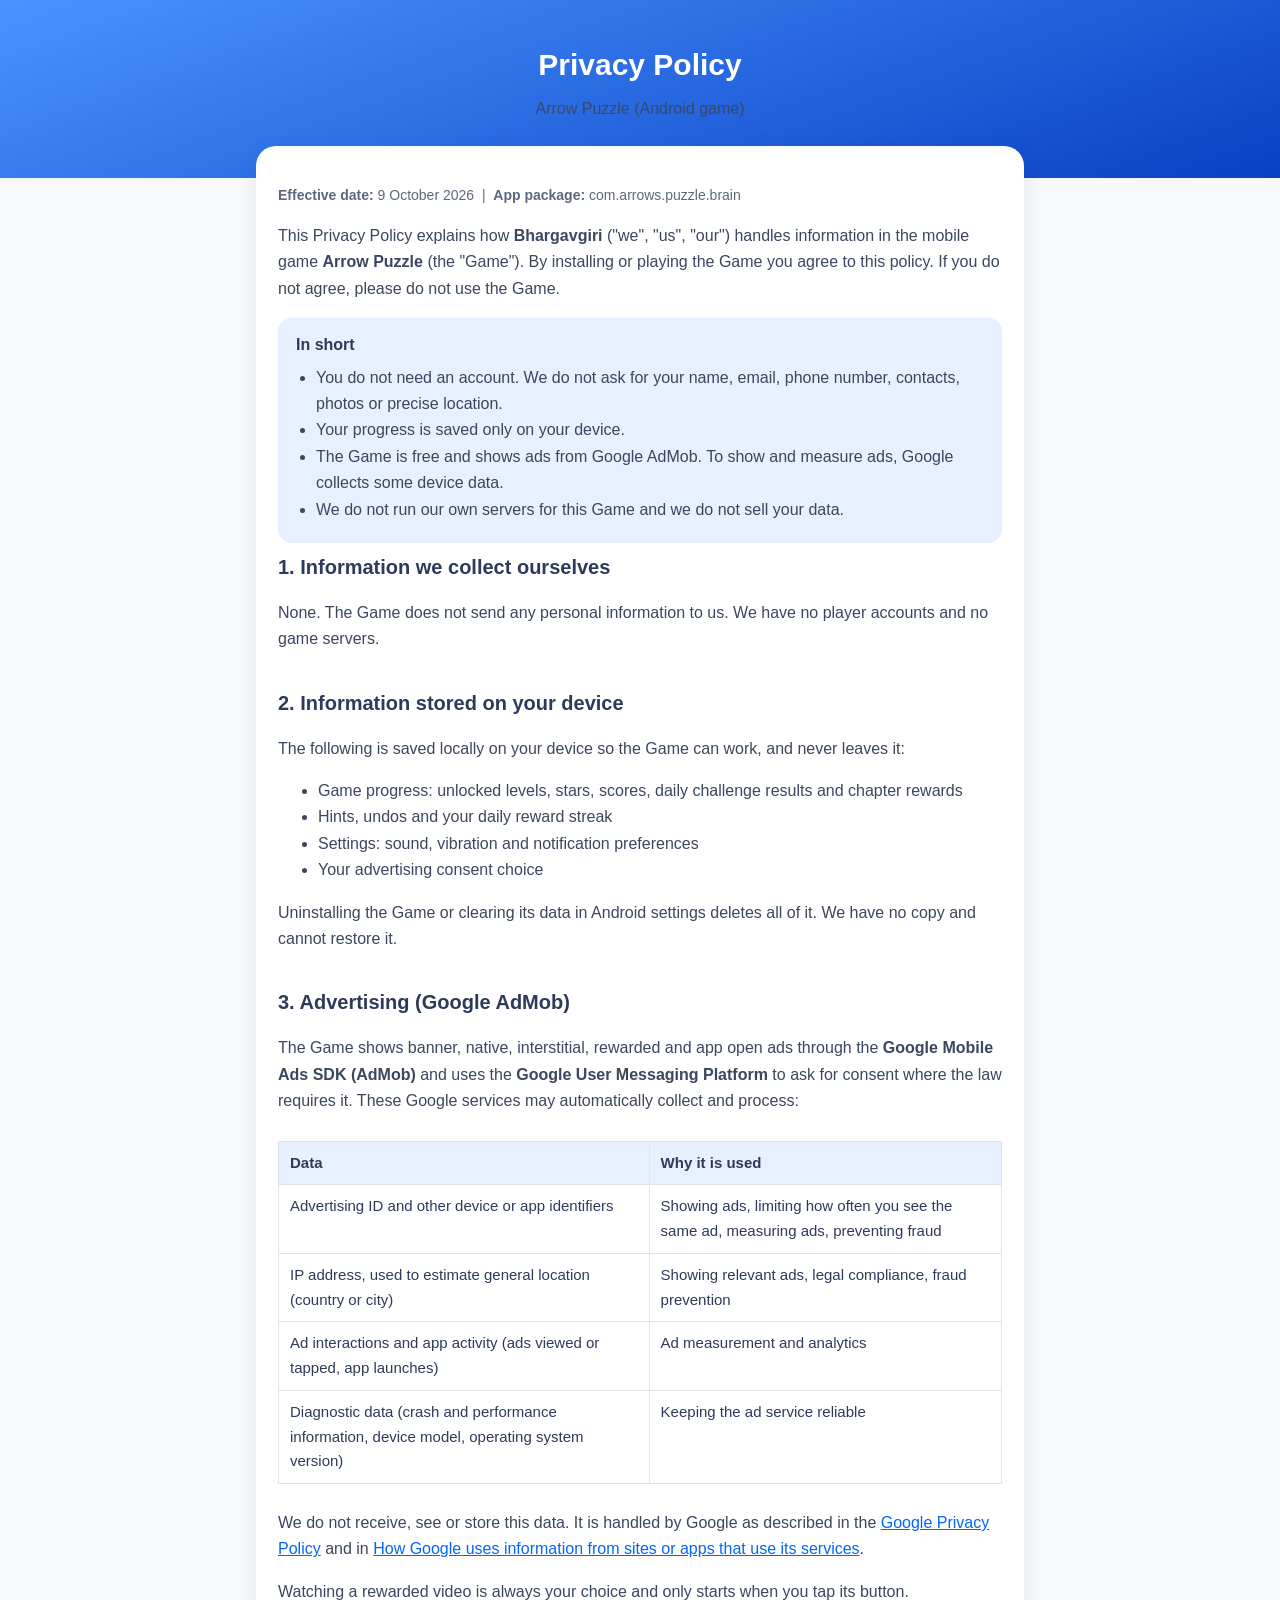
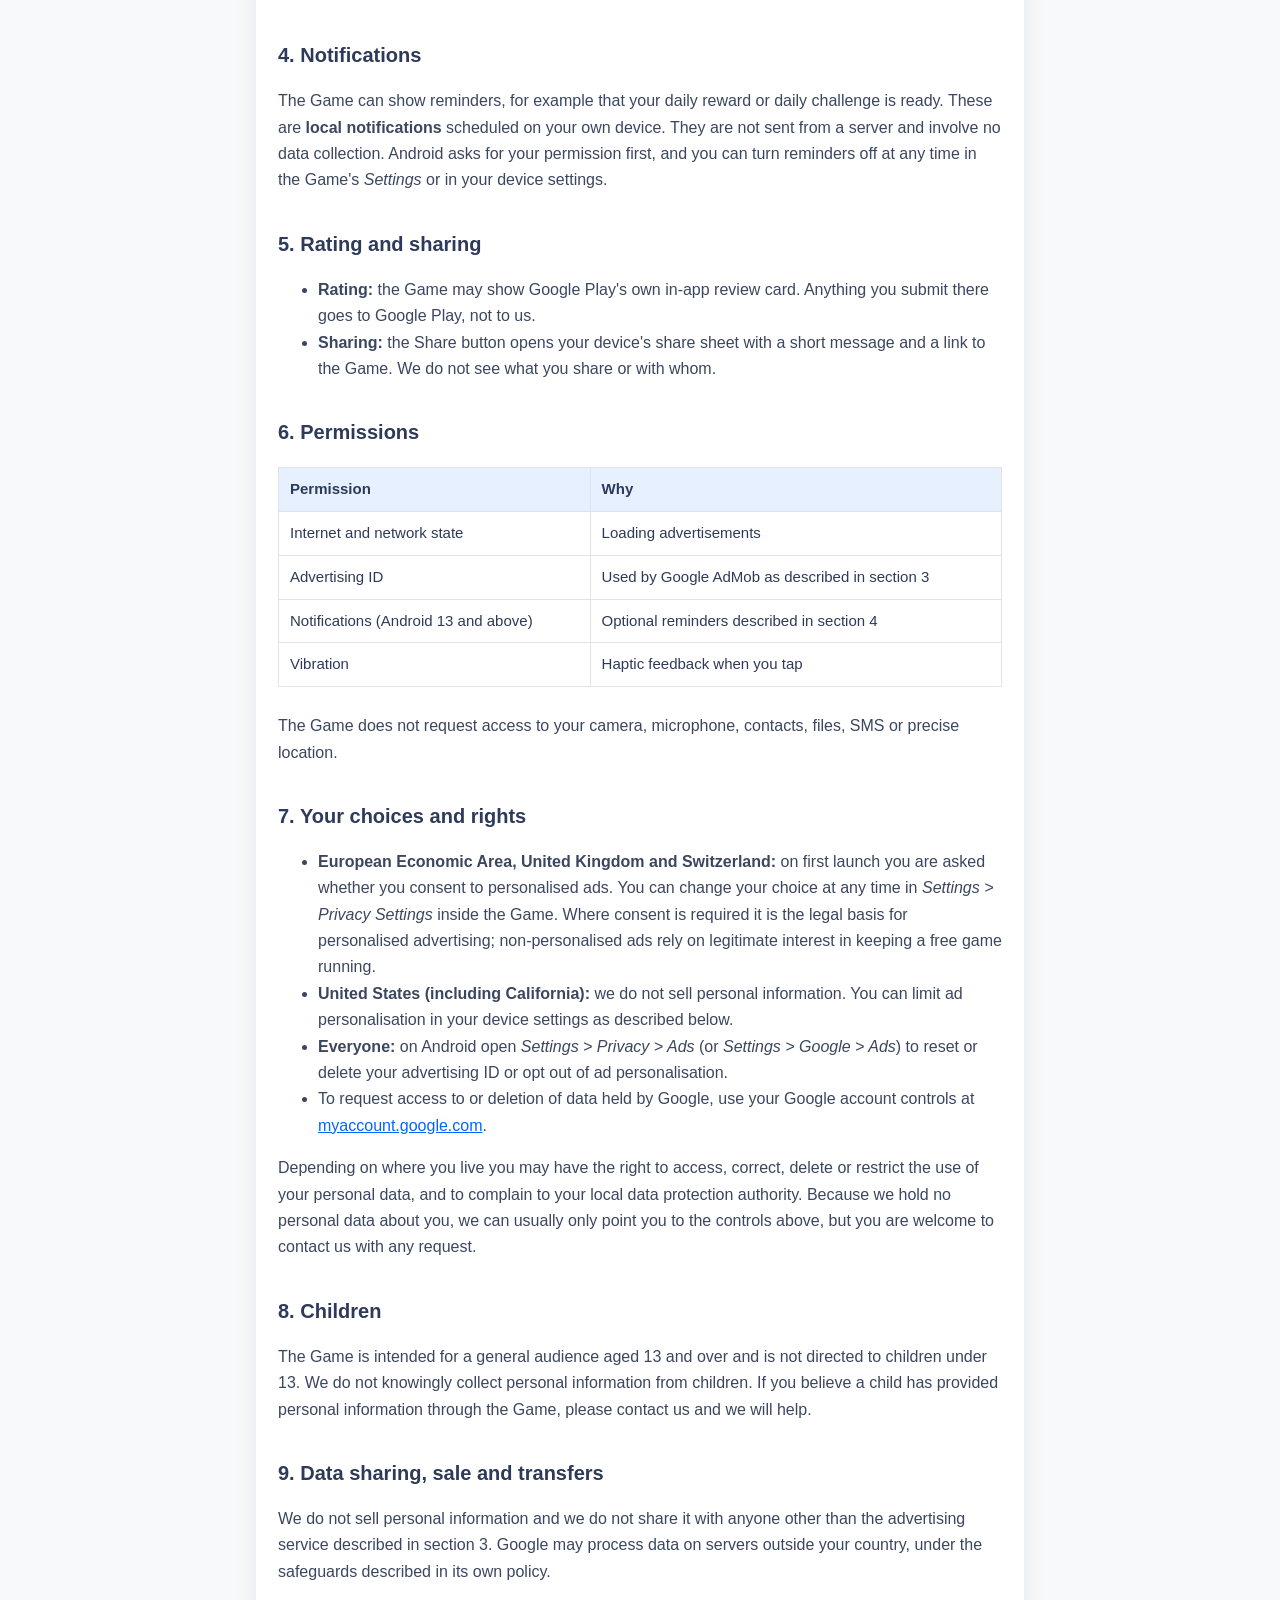
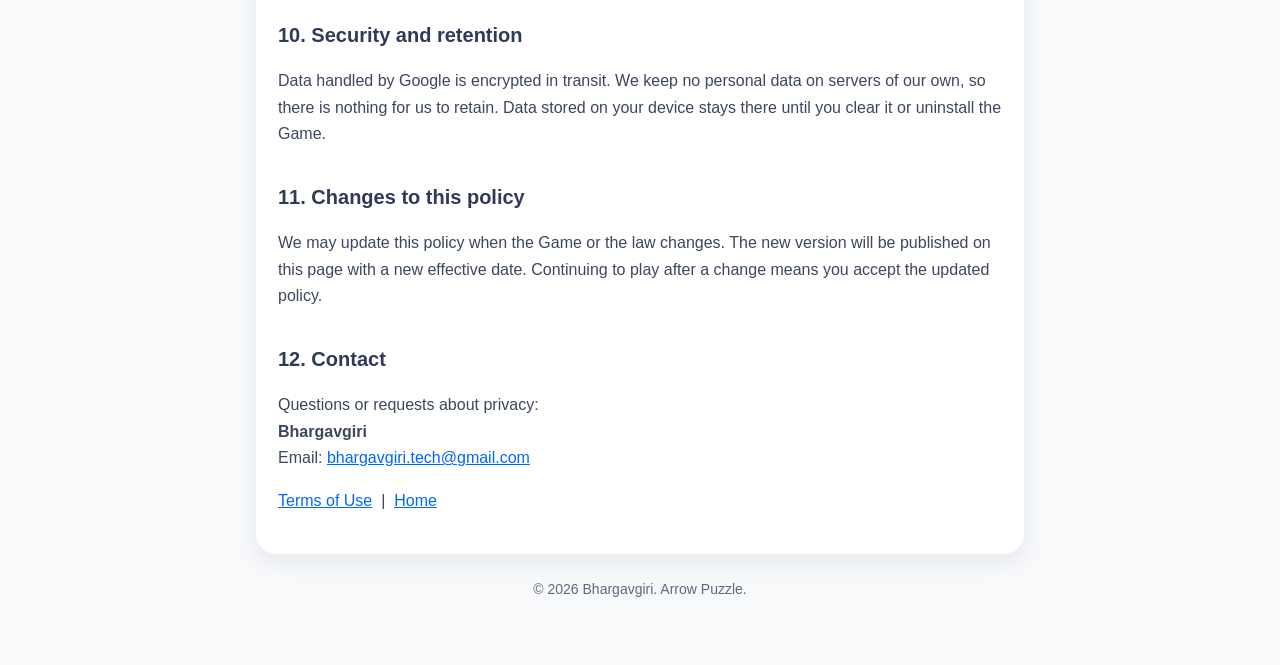
==== privacy-policy.html @ 563a59a1 "Add Arrow Puzzle website: privacy policy, terms of use, app-ads.txt Co-Authored-By: Claude Opus 5.5 " ====
<!DOCTYPE html>
<html lang="en">
<head>
<meta charset="utf-8">
<meta name="viewport" content="width=device-width, initial-scale=1">
<meta name="description" content="Privacy Policy for the Arrow Puzzle mobile game.">
<title>Privacy Policy - Arrow Puzzle</title>
<style>
  :root { --blue: #0066ff; --navy: #2e3a59; --muted: #5d6880; --bg: #f7f9fb; --card: #ffffff; --line: #dfe4eb; --soft: #e6f0ff; }
  * { box-sizing: border-box; }
  body { margin: 0; font-family: -apple-system, "Segoe UI", Roboto, Helvetica, Arial, sans-serif; line-height: 1.65; color: var(--navy); background: var(--bg); }
  header { background: linear-gradient(160deg, #4a93ff, #0841c4); color: #fff; padding: 40px 16px 56px; text-align: center; }
  header h1 { margin: 0 0 6px; font-size: 30px; }
  header p { margin: 0; opacity: .9; }
  main { max-width: 800px; margin: -32px auto 0; padding: 0 16px 64px; }
  .card { background: var(--card); border-radius: 20px; padding: 24px 22px; box-shadow: 0 8px 24px rgba(27, 36, 56, .08); }
  h2 { font-size: 20px; margin: 34px 0 8px; color: var(--navy); }
  h2:first-of-type { margin-top: 8px; }
  p, li { color: #3b465f; }
  a { color: var(--blue); }
  .summary { background: var(--soft); border-radius: 14px; padding: 14px 18px; margin: 14px 0 6px; }
  .summary ul { margin: 6px 0; padding-left: 20px; }
  .table-wrap { overflow-x: auto; }
  table { border-collapse: collapse; width: 100%; margin: 10px 0; font-size: 15px; }
  th, td { border: 1px solid var(--line); padding: 9px 11px; text-align: left; vertical-align: top; }
  th { background: var(--soft); }
  .meta { color: var(--muted); font-size: 14px; }
  footer { text-align: center; color: var(--muted); font-size: 14px; margin-top: 24px; }
</style>
</head>
<body>
<header>
  <h1>Privacy Policy</h1>
  <p>Arrow Puzzle (Android game)</p>
</header>
<main>
<div class="card">

<p class="meta"><strong>Effective date:</strong> 9 October 2026 &nbsp;|&nbsp; <strong>App package:</strong> com.arrows.puzzle.brain</p>

<p>This Privacy Policy explains how <strong>Bhargavgiri</strong> ("we", "us", "our") handles information in the mobile game <strong>Arrow Puzzle</strong> (the "Game"). By installing or playing the Game you agree to this policy. If you do not agree, please do not use the Game.</p>

<div class="summary">
  <strong>In short</strong>
  <ul>
    <li>You do not need an account. We do not ask for your name, email, phone number, contacts, photos or precise location.</li>
    <li>Your progress is saved only on your device.</li>
    <li>The Game is free and shows ads from Google AdMob. To show and measure ads, Google collects some device data.</li>
    <li>We do not run our own servers for this Game and we do not sell your data.</li>
  </ul>
</div>

<h2>1. Information we collect ourselves</h2>
<p>None. The Game does not send any personal information to us. We have no player accounts and no game servers.</p>

<h2>2. Information stored on your device</h2>
<p>The following is saved locally on your device so the Game can work, and never leaves it:</p>
<ul>
  <li>Game progress: unlocked levels, stars, scores, daily challenge results and chapter rewards</li>
  <li>Hints, undos and your daily reward streak</li>
  <li>Settings: sound, vibration and notification preferences</li>
  <li>Your advertising consent choice</li>
</ul>
<p>Uninstalling the Game or clearing its data in Android settings deletes all of it. We have no copy and cannot restore it.</p>

<h2>3. Advertising (Google AdMob)</h2>
<p>The Game shows banner, native, interstitial, rewarded and app open ads through the <strong>Google Mobile Ads SDK (AdMob)</strong> and uses the <strong>Google User Messaging Platform</strong> to ask for consent where the law requires it. These Google services may automatically collect and process:</p>
<div class="table-wrap">
<table>
  <tr><th>Data</th><th>Why it is used</th></tr>
  <tr><td>Advertising ID and other device or app identifiers</td><td>Showing ads, limiting how often you see the same ad, measuring ads, preventing fraud</td></tr>
  <tr><td>IP address, used to estimate general location (country or city)</td><td>Showing relevant ads, legal compliance, fraud prevention</td></tr>
  <tr><td>Ad interactions and app activity (ads viewed or tapped, app launches)</td><td>Ad measurement and analytics</td></tr>
  <tr><td>Diagnostic data (crash and performance information, device model, operating system version)</td><td>Keeping the ad service reliable</td></tr>
</table>
</div>
<p>We do not receive, see or store this data. It is handled by Google as described in the
<a href="https://policies.google.com/privacy">Google Privacy Policy</a> and in
<a href="https://policies.google.com/technologies/partner-sites">How Google uses information from sites or apps that use its services</a>.</p>
<p>Watching a rewarded video is always your choice and only starts when you tap its button.</p>

<h2>4. Notifications</h2>
<p>The Game can show reminders, for example that your daily reward or daily challenge is ready. These are <strong>local notifications</strong> scheduled on your own device. They are not sent from a server and involve no data collection. Android asks for your permission first, and you can turn reminders off at any time in the Game's <em>Settings</em> or in your device settings.</p>

<h2>5. Rating and sharing</h2>
<ul>
  <li><strong>Rating:</strong> the Game may show Google Play's own in-app review card. Anything you submit there goes to Google Play, not to us.</li>
  <li><strong>Sharing:</strong> the Share button opens your device's share sheet with a short message and a link to the Game. We do not see what you share or with whom.</li>
</ul>

<h2>6. Permissions</h2>
<div class="table-wrap">
<table>
  <tr><th>Permission</th><th>Why</th></tr>
  <tr><td>Internet and network state</td><td>Loading advertisements</td></tr>
  <tr><td>Advertising ID</td><td>Used by Google AdMob as described in section 3</td></tr>
  <tr><td>Notifications (Android 13 and above)</td><td>Optional reminders described in section 4</td></tr>
  <tr><td>Vibration</td><td>Haptic feedback when you tap</td></tr>
</table>
</div>
<p>The Game does not request access to your camera, microphone, contacts, files, SMS or precise location.</p>

<h2>7. Your choices and rights</h2>
<ul>
  <li><strong>European Economic Area, United Kingdom and Switzerland:</strong> on first launch you are asked whether you consent to personalised ads. You can change your choice at any time in <em>Settings &gt; Privacy Settings</em> inside the Game. Where consent is required it is the legal basis for personalised advertising; non-personalised ads rely on legitimate interest in keeping a free game running.</li>
  <li><strong>United States (including California):</strong> we do not sell personal information. You can limit ad personalisation in your device settings as described below.</li>
  <li><strong>Everyone:</strong> on Android open <em>Settings &gt; Privacy &gt; Ads</em> (or <em>Settings &gt; Google &gt; Ads</em>) to reset or delete your advertising ID or opt out of ad personalisation.</li>
  <li>To request access to or deletion of data held by Google, use your Google account controls at <a href="https://myaccount.google.com/">myaccount.google.com</a>.</li>
</ul>
<p>Depending on where you live you may have the right to access, correct, delete or restrict the use of your personal data, and to complain to your local data protection authority. Because we hold no personal data about you, we can usually only point you to the controls above, but you are welcome to contact us with any request.</p>

<h2>8. Children</h2>
<p>The Game is intended for a general audience aged 13 and over and is not directed to children under 13. We do not knowingly collect personal information from children. If you believe a child has provided personal information through the Game, please contact us and we will help.</p>

<h2>9. Data sharing, sale and transfers</h2>
<p>We do not sell personal information and we do not share it with anyone other than the advertising service described in section 3. Google may process data on servers outside your country, under the safeguards described in its own policy.</p>

<h2>10. Security and retention</h2>
<p>Data handled by Google is encrypted in transit. We keep no personal data on servers of our own, so there is nothing for us to retain. Data stored on your device stays there until you clear it or uninstall the Game.</p>

<h2>11. Changes to this policy</h2>
<p>We may update this policy when the Game or the law changes. The new version will be published on this page with a new effective date. Continuing to play after a change means you accept the updated policy.</p>

<h2>12. Contact</h2>
<p>Questions or requests about privacy:<br>
<strong>Bhargavgiri</strong><br>
Email: <a href="mailto:bhargavgiri.tech@gmail.com">bhargavgiri.tech@gmail.com</a></p>

<p><a href="terms.html">Terms of Use</a> &nbsp;|&nbsp; <a href="index.html">Home</a></p>
</div>
<footer>&copy; 2026 Bhargavgiri. Arrow Puzzle.</footer>
</main>
</body>
</html>
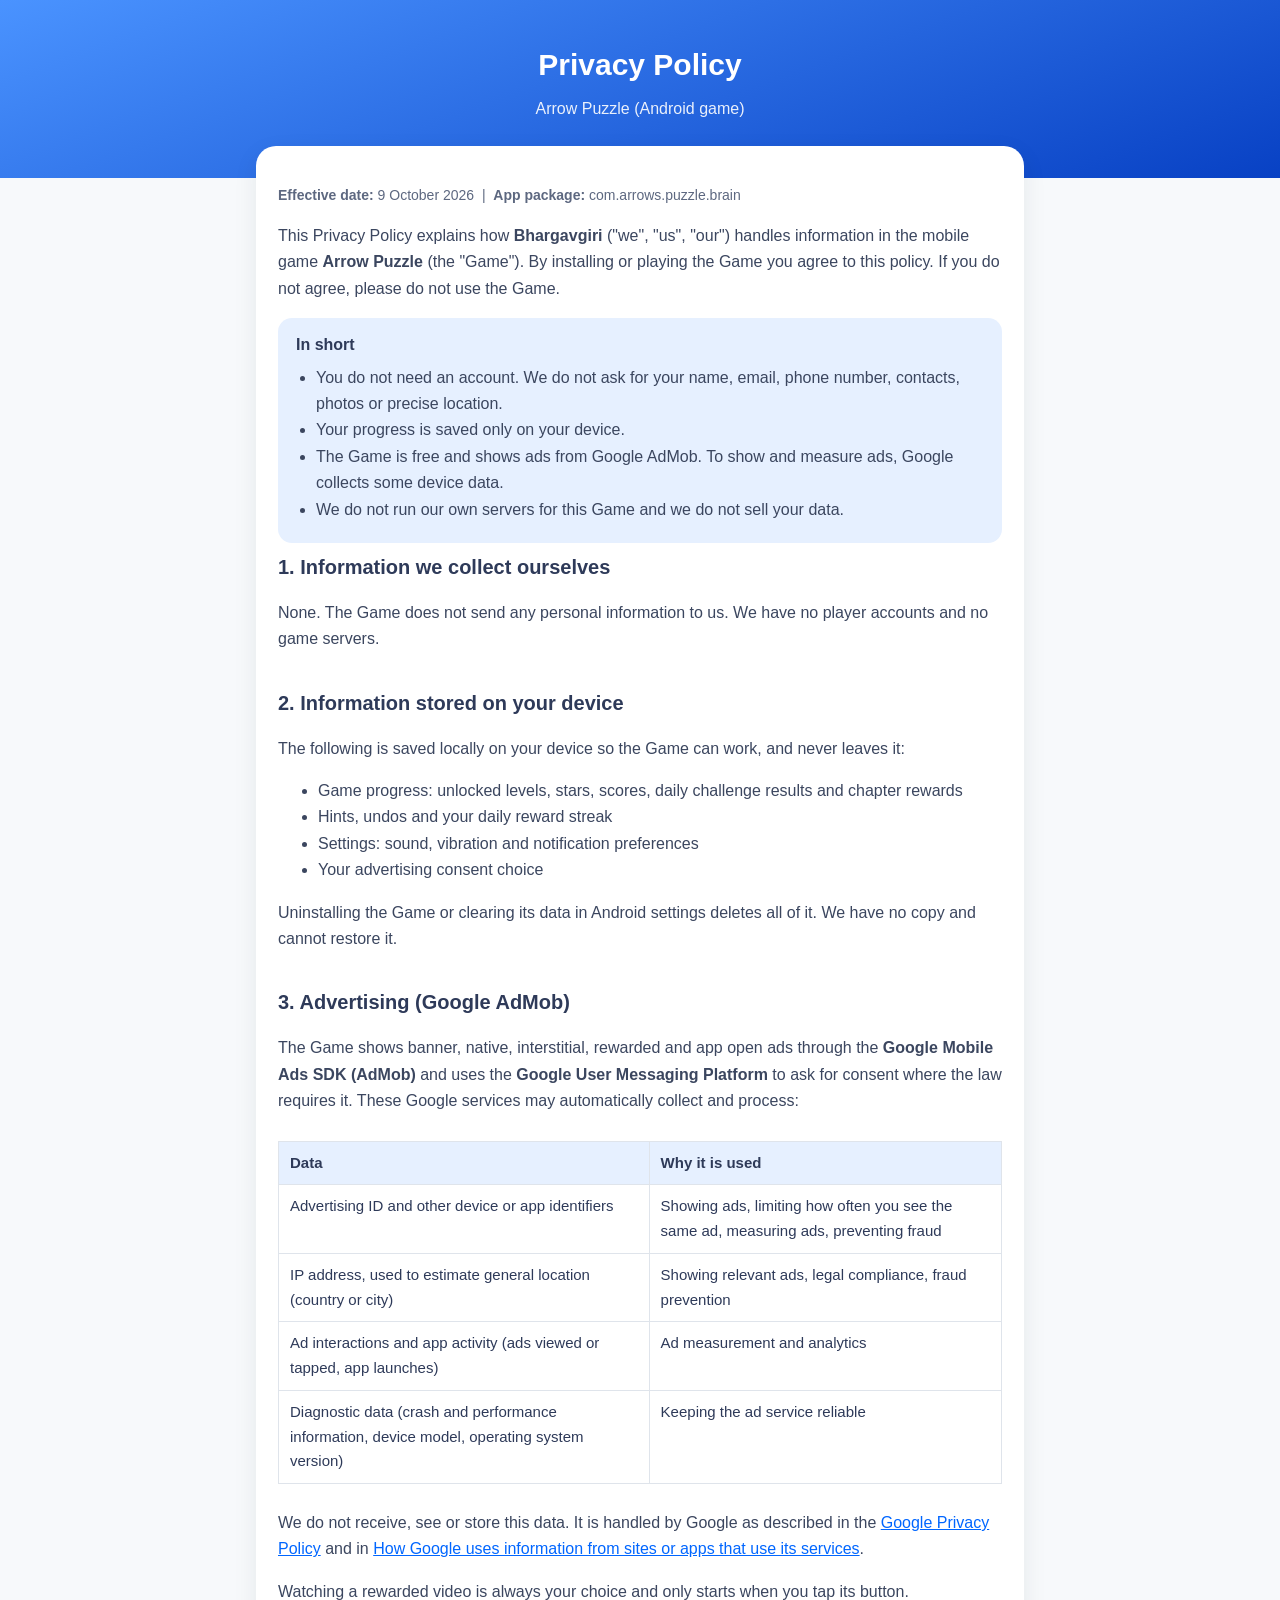
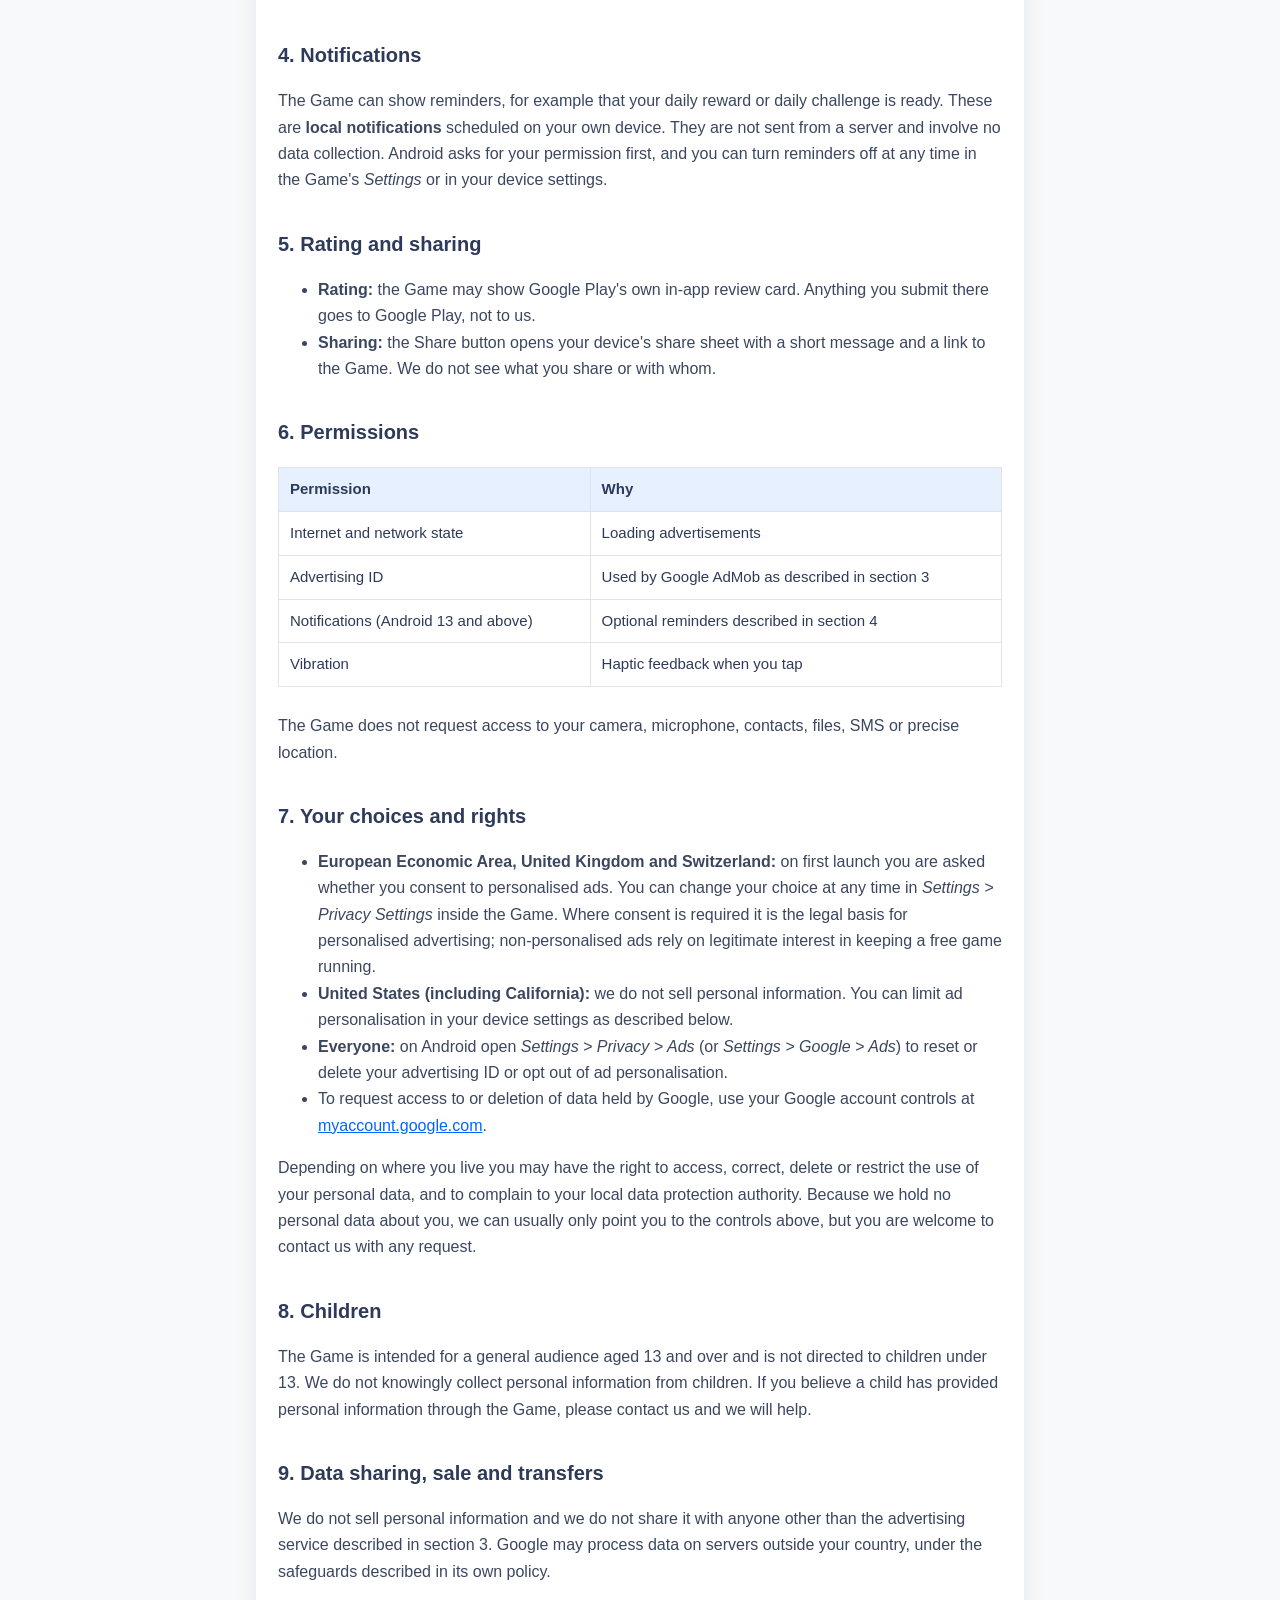
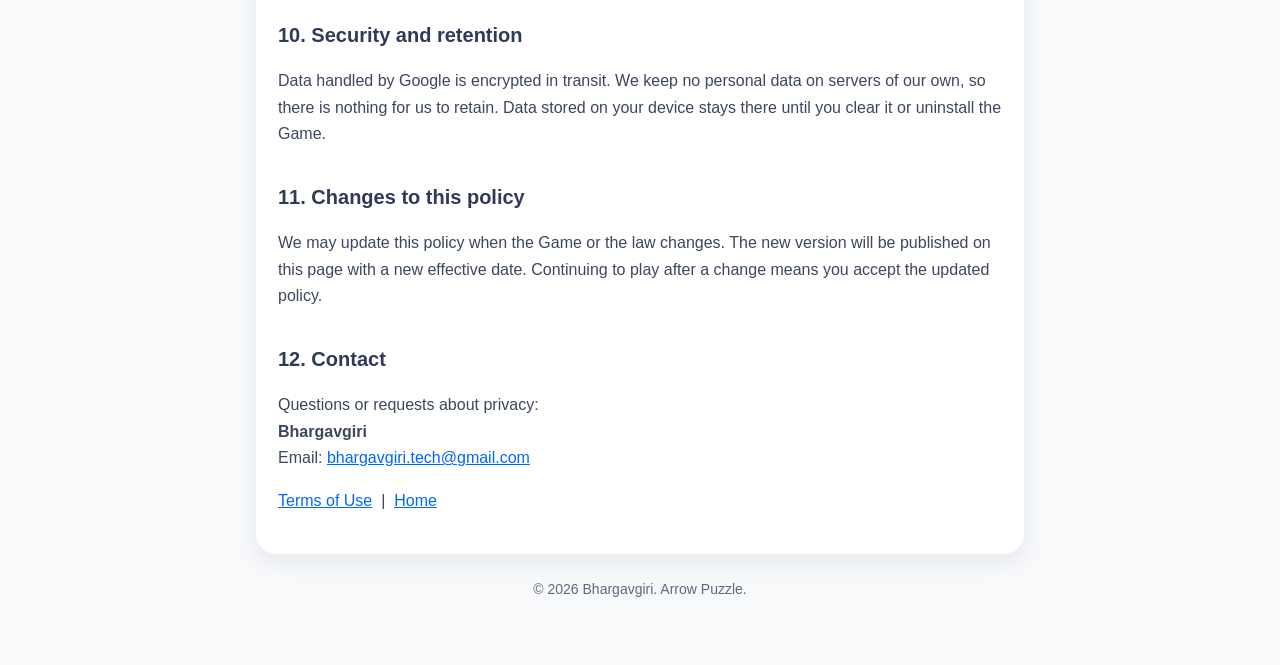
==== commit 552811ab: "Make the privacy policy header subtitle readable Co-Authored-By: Claude Opus 5.5 <noreply@anthropic." ====
--- a/privacy-policy.html
+++ b/privacy-policy.html
@@ -11,7 +11,7 @@
   body { margin: 0; font-family: -apple-system, "Segoe UI", Roboto, Helvetica, Arial, sans-serif; line-height: 1.65; color: var(--navy); background: var(--bg); }
   header { background: linear-gradient(160deg, #4a93ff, #0841c4); color: #fff; padding: 40px 16px 56px; text-align: center; }
   header h1 { margin: 0 0 6px; font-size: 30px; }
-  header p { margin: 0; opacity: .9; }
+  header p { margin: 0; color: #fff; opacity: .9; }
   main { max-width: 800px; margin: -32px auto 0; padding: 0 16px 64px; }
   .card { background: var(--card); border-radius: 20px; padding: 24px 22px; box-shadow: 0 8px 24px rgba(27, 36, 56, .08); }
   h2 { font-size: 20px; margin: 34px 0 8px; color: var(--navy); }
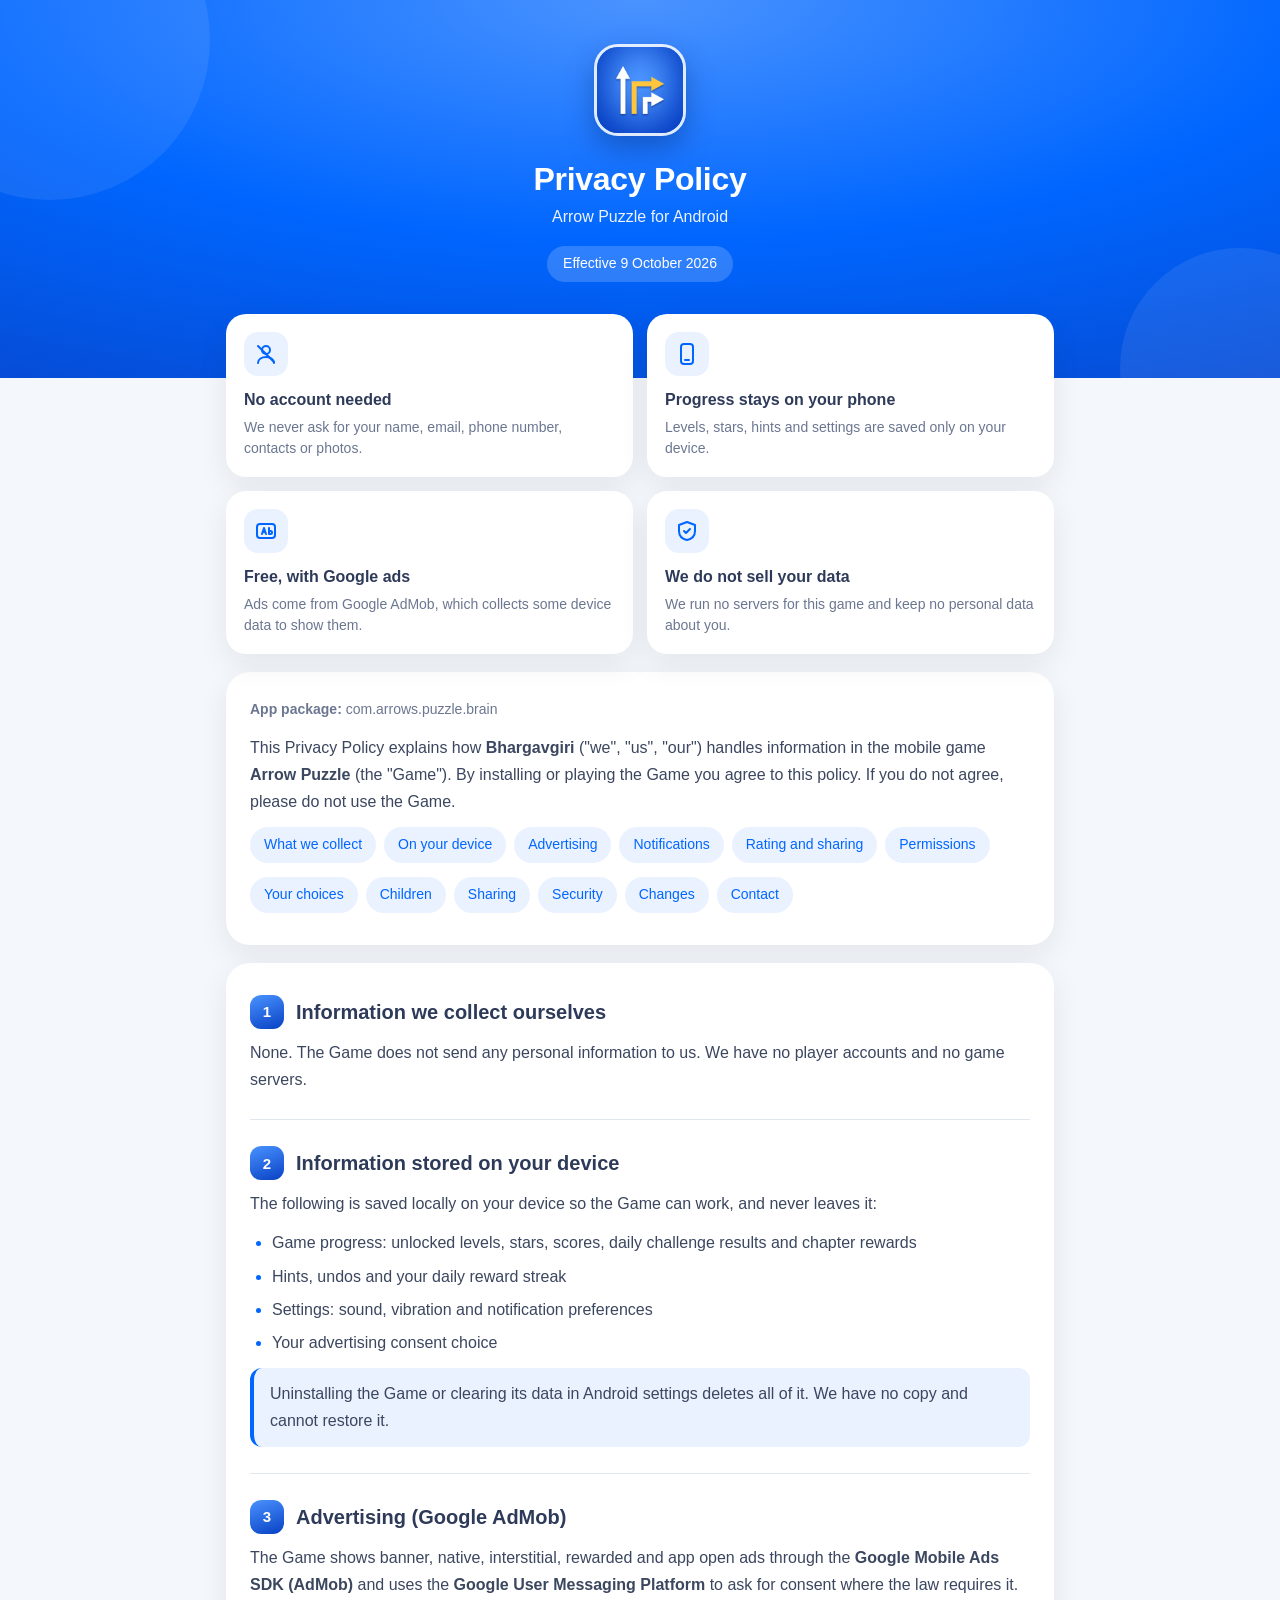
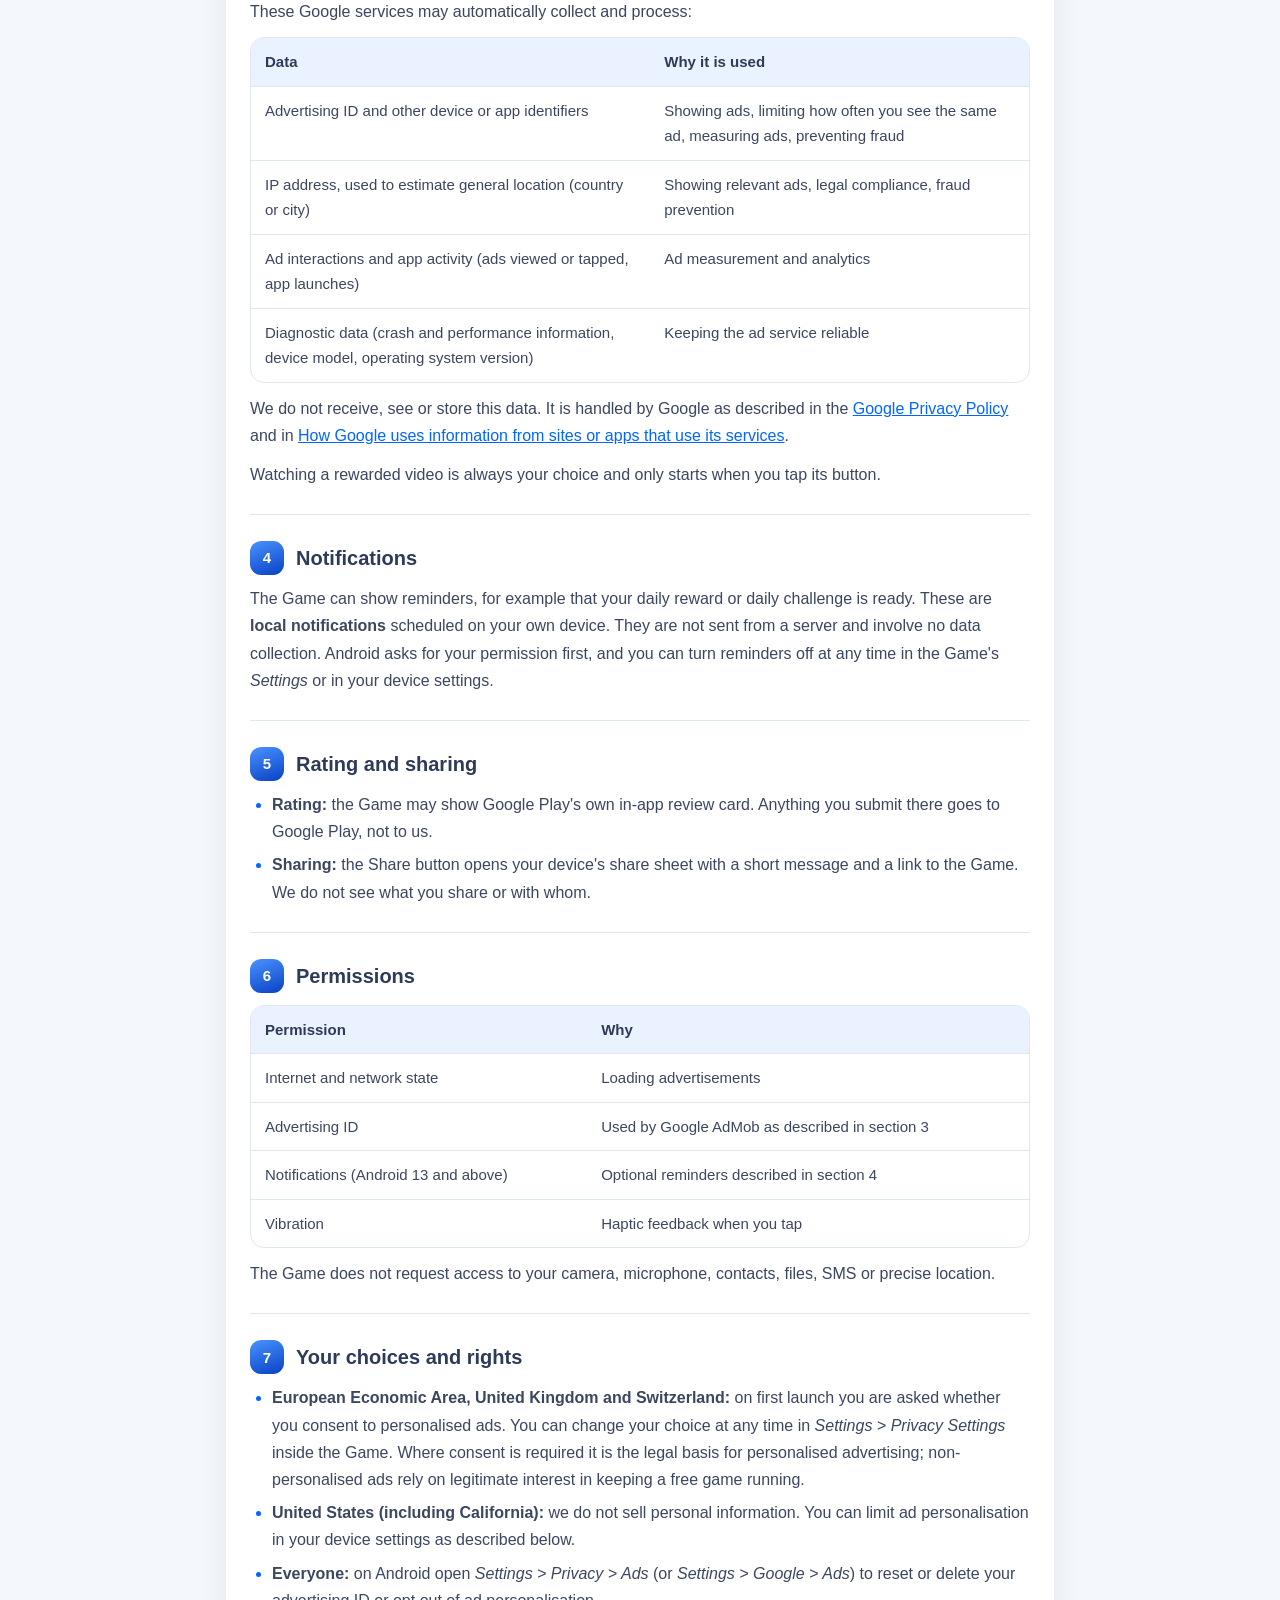
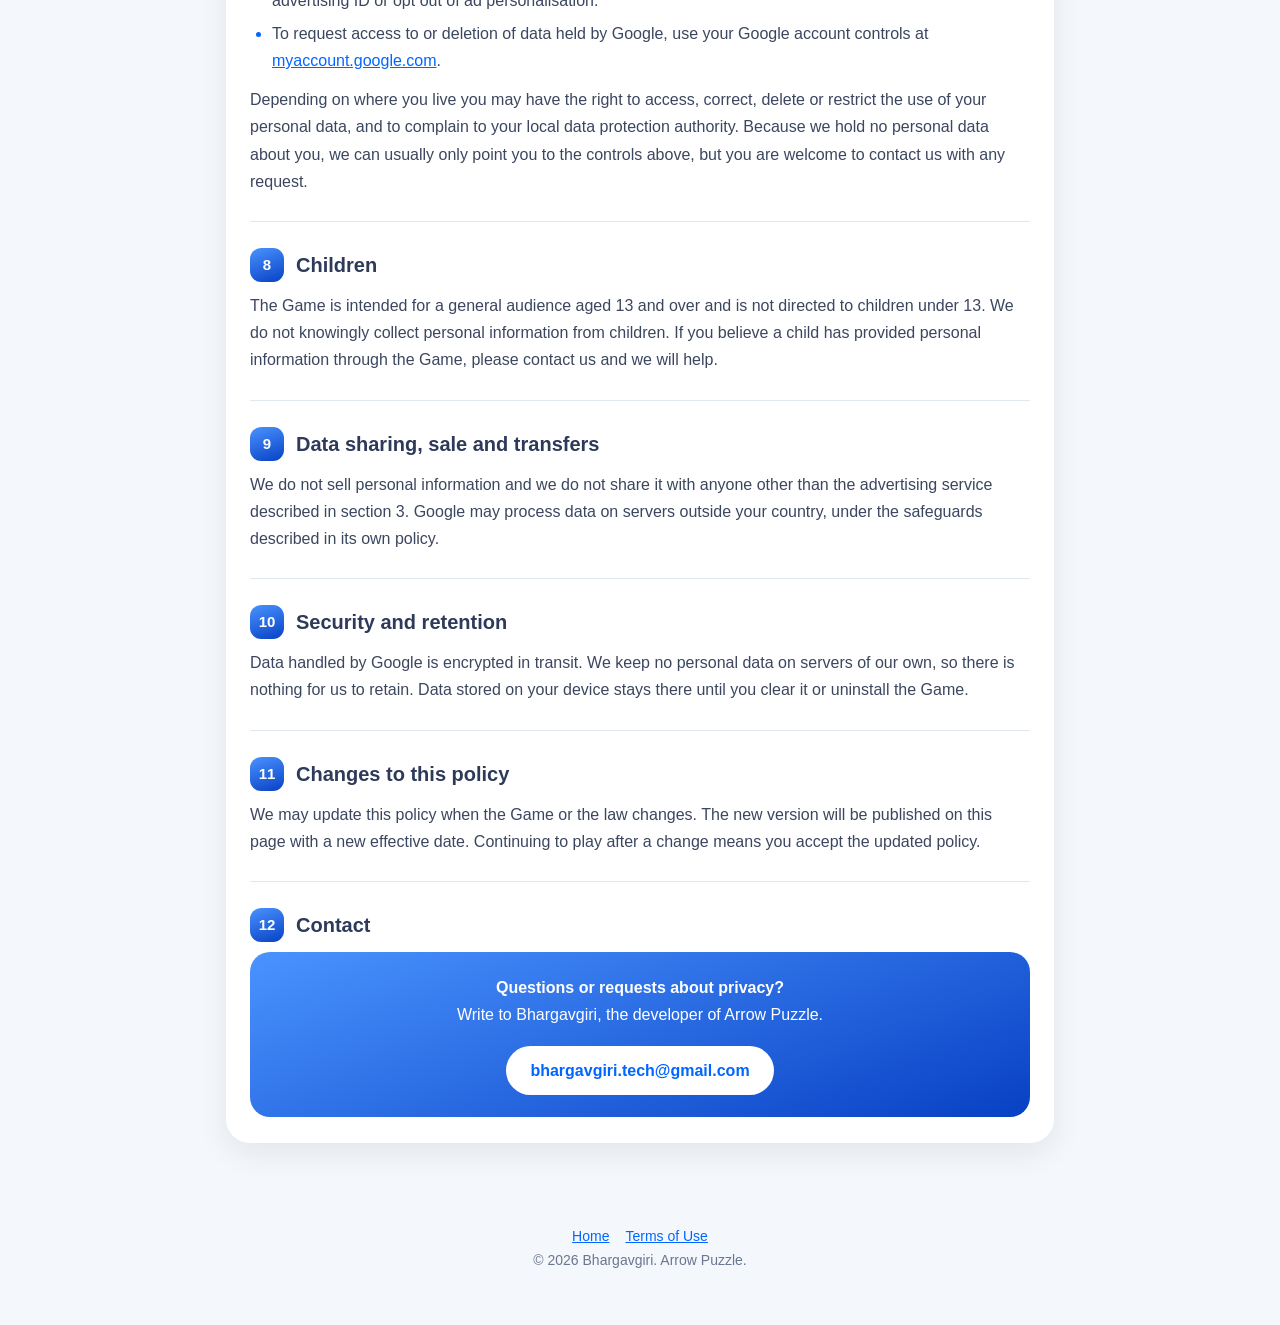
==== commit 2e5b22bc: "Redesign the site: shared styles, highlight cards, section badges, icon Co-Authored-By: Claude Opus " ====
--- a/privacy-policy.html
+++ b/privacy-policy.html
@@ -3,132 +3,175 @@
 <head>
 <meta charset="utf-8">
 <meta name="viewport" content="width=device-width, initial-scale=1">
-<meta name="description" content="Privacy Policy for the Arrow Puzzle mobile game.">
+<meta name="description" content="Privacy Policy for the Arrow Puzzle mobile game: no account, progress stays on your device, ads by Google AdMob.">
+<meta name="theme-color" content="#0066ff">
 <title>Privacy Policy - Arrow Puzzle</title>
-<style>
-  :root { --blue: #0066ff; --navy: #2e3a59; --muted: #5d6880; --bg: #f7f9fb; --card: #ffffff; --line: #dfe4eb; --soft: #e6f0ff; }
-  * { box-sizing: border-box; }
-  body { margin: 0; font-family: -apple-system, "Segoe UI", Roboto, Helvetica, Arial, sans-serif; line-height: 1.65; color: var(--navy); background: var(--bg); }
-  header { background: linear-gradient(160deg, #4a93ff, #0841c4); color: #fff; padding: 40px 16px 56px; text-align: center; }
-  header h1 { margin: 0 0 6px; font-size: 30px; }
-  header p { margin: 0; color: #fff; opacity: .9; }
-  main { max-width: 800px; margin: -32px auto 0; padding: 0 16px 64px; }
-  .card { background: var(--card); border-radius: 20px; padding: 24px 22px; box-shadow: 0 8px 24px rgba(27, 36, 56, .08); }
-  h2 { font-size: 20px; margin: 34px 0 8px; color: var(--navy); }
-  h2:first-of-type { margin-top: 8px; }
-  p, li { color: #3b465f; }
-  a { color: var(--blue); }
-  .summary { background: var(--soft); border-radius: 14px; padding: 14px 18px; margin: 14px 0 6px; }
-  .summary ul { margin: 6px 0; padding-left: 20px; }
-  .table-wrap { overflow-x: auto; }
-  table { border-collapse: collapse; width: 100%; margin: 10px 0; font-size: 15px; }
-  th, td { border: 1px solid var(--line); padding: 9px 11px; text-align: left; vertical-align: top; }
-  th { background: var(--soft); }
-  .meta { color: var(--muted); font-size: 14px; }
-  footer { text-align: center; color: var(--muted); font-size: 14px; margin-top: 24px; }
-</style>
+<link rel="icon" href="icon.png">
+<link rel="stylesheet" href="style.css">
 </head>
 <body>
-<header>
+
+<header class="hero">
+  <img class="icon" src="icon.png" alt="Arrow Puzzle icon" width="92" height="92">
   <h1>Privacy Policy</h1>
-  <p>Arrow Puzzle (Android game)</p>
+  <p>Arrow Puzzle for Android</p>
+  <span class="pill">Effective 9 October 2026</span>
 </header>
+
 <main>
+
+<div class="highlights">
+  <div class="highlight">
+    <div class="badge"><svg viewBox="0 0 24 24" fill="none" stroke="currentColor" stroke-width="2" stroke-linecap="round" stroke-linejoin="round"><circle cx="12" cy="8" r="4"/><path d="M4 21c0-4 4-6 8-6s8 2 8 6"/><path d="M4 4l16 16"/></svg></div>
+    <h3>No account needed</h3>
+    <p>We never ask for your name, email, phone number, contacts or photos.</p>
+  </div>
+  <div class="highlight">
+    <div class="badge"><svg viewBox="0 0 24 24" fill="none" stroke="currentColor" stroke-width="2" stroke-linecap="round" stroke-linejoin="round"><rect x="6" y="2" width="12" height="20" rx="3"/><path d="M10 18h4"/></svg></div>
+    <h3>Progress stays on your phone</h3>
+    <p>Levels, stars, hints and settings are saved only on your device.</p>
+  </div>
+  <div class="highlight">
+    <div class="badge"><svg viewBox="0 0 24 24" fill="none" stroke="currentColor" stroke-width="2" stroke-linecap="round" stroke-linejoin="round"><rect x="3" y="5" width="18" height="14" rx="3"/><path d="M8 15l2-6 2 6M8.6 13h2.8M15 9v6M15 12h1.5a1.5 1.5 0 010 3H15"/></svg></div>
+    <h3>Free, with Google ads</h3>
+    <p>Ads come from Google AdMob, which collects some device data to show them.</p>
+  </div>
+  <div class="highlight">
+    <div class="badge"><svg viewBox="0 0 24 24" fill="none" stroke="currentColor" stroke-width="2" stroke-linecap="round" stroke-linejoin="round"><path d="M12 3l8 3v6c0 5-3.5 8-8 9-4.5-1-8-4-8-9V6l8-3z"/><path d="M9 12l2 2 4-4"/></svg></div>
+    <h3>We do not sell your data</h3>
+    <p>We run no servers for this game and keep no personal data about you.</p>
+  </div>
+</div>
+
 <div class="card">
-
-<p class="meta"><strong>Effective date:</strong> 9 October 2026 &nbsp;|&nbsp; <strong>App package:</strong> com.arrows.puzzle.brain</p>
-
-<p>This Privacy Policy explains how <strong>Bhargavgiri</strong> ("we", "us", "our") handles information in the mobile game <strong>Arrow Puzzle</strong> (the "Game"). By installing or playing the Game you agree to this policy. If you do not agree, please do not use the Game.</p>
-
-<div class="summary">
-  <strong>In short</strong>
-  <ul>
-    <li>You do not need an account. We do not ask for your name, email, phone number, contacts, photos or precise location.</li>
-    <li>Your progress is saved only on your device.</li>
-    <li>The Game is free and shows ads from Google AdMob. To show and measure ads, Google collects some device data.</li>
-    <li>We do not run our own servers for this Game and we do not sell your data.</li>
+  <p class="meta"><strong>App package:</strong> com.arrows.puzzle.brain</p>
+  <p>This Privacy Policy explains how <strong>Bhargavgiri</strong> ("we", "us", "our") handles information in the mobile game <strong>Arrow Puzzle</strong> (the "Game"). By installing or playing the Game you agree to this policy. If you do not agree, please do not use the Game.</p>
+  <ul class="toc">
+    <li><a href="#collect">What we collect</a></li>
+    <li><a href="#device">On your device</a></li>
+    <li><a href="#ads">Advertising</a></li>
+    <li><a href="#notifications">Notifications</a></li>
+    <li><a href="#rating">Rating and sharing</a></li>
+    <li><a href="#permissions">Permissions</a></li>
+    <li><a href="#rights">Your choices</a></li>
+    <li><a href="#children">Children</a></li>
+    <li><a href="#sharing">Sharing</a></li>
+    <li><a href="#security">Security</a></li>
+    <li><a href="#changes">Changes</a></li>
+    <li><a href="#contact">Contact</a></li>
   </ul>
 </div>
 
-<h2>1. Information we collect ourselves</h2>
-<p>None. The Game does not send any personal information to us. We have no player accounts and no game servers.</p>
+<div class="card">
 
-<h2>2. Information stored on your device</h2>
-<p>The following is saved locally on your device so the Game can work, and never leaves it:</p>
-<ul>
-  <li>Game progress: unlocked levels, stars, scores, daily challenge results and chapter rewards</li>
-  <li>Hints, undos and your daily reward streak</li>
-  <li>Settings: sound, vibration and notification preferences</li>
-  <li>Your advertising consent choice</li>
-</ul>
-<p>Uninstalling the Game or clearing its data in Android settings deletes all of it. We have no copy and cannot restore it.</p>
+<section id="collect">
+  <h2><span class="num">1</span>Information we collect ourselves</h2>
+  <p>None. The Game does not send any personal information to us. We have no player accounts and no game servers.</p>
+</section>
 
-<h2>3. Advertising (Google AdMob)</h2>
-<p>The Game shows banner, native, interstitial, rewarded and app open ads through the <strong>Google Mobile Ads SDK (AdMob)</strong> and uses the <strong>Google User Messaging Platform</strong> to ask for consent where the law requires it. These Google services may automatically collect and process:</p>
-<div class="table-wrap">
-<table>
-  <tr><th>Data</th><th>Why it is used</th></tr>
-  <tr><td>Advertising ID and other device or app identifiers</td><td>Showing ads, limiting how often you see the same ad, measuring ads, preventing fraud</td></tr>
-  <tr><td>IP address, used to estimate general location (country or city)</td><td>Showing relevant ads, legal compliance, fraud prevention</td></tr>
-  <tr><td>Ad interactions and app activity (ads viewed or tapped, app launches)</td><td>Ad measurement and analytics</td></tr>
-  <tr><td>Diagnostic data (crash and performance information, device model, operating system version)</td><td>Keeping the ad service reliable</td></tr>
-</table>
+<section id="device">
+  <h2><span class="num">2</span>Information stored on your device</h2>
+  <p>The following is saved locally on your device so the Game can work, and never leaves it:</p>
+  <ul>
+    <li>Game progress: unlocked levels, stars, scores, daily challenge results and chapter rewards</li>
+    <li>Hints, undos and your daily reward streak</li>
+    <li>Settings: sound, vibration and notification preferences</li>
+    <li>Your advertising consent choice</li>
+  </ul>
+  <div class="note"><p>Uninstalling the Game or clearing its data in Android settings deletes all of it. We have no copy and cannot restore it.</p></div>
+</section>
+
+<section id="ads">
+  <h2><span class="num">3</span>Advertising (Google AdMob)</h2>
+  <p>The Game shows banner, native, interstitial, rewarded and app open ads through the <strong>Google Mobile Ads SDK (AdMob)</strong> and uses the <strong>Google User Messaging Platform</strong> to ask for consent where the law requires it. These Google services may automatically collect and process:</p>
+  <div class="table-wrap">
+  <table>
+    <tr><th>Data</th><th>Why it is used</th></tr>
+    <tr><td>Advertising ID and other device or app identifiers</td><td>Showing ads, limiting how often you see the same ad, measuring ads, preventing fraud</td></tr>
+    <tr><td>IP address, used to estimate general location (country or city)</td><td>Showing relevant ads, legal compliance, fraud prevention</td></tr>
+    <tr><td>Ad interactions and app activity (ads viewed or tapped, app launches)</td><td>Ad measurement and analytics</td></tr>
+    <tr><td>Diagnostic data (crash and performance information, device model, operating system version)</td><td>Keeping the ad service reliable</td></tr>
+  </table>
+  </div>
+  <p>We do not receive, see or store this data. It is handled by Google as described in the
+  <a href="https://policies.google.com/privacy">Google Privacy Policy</a> and in
+  <a href="https://policies.google.com/technologies/partner-sites">How Google uses information from sites or apps that use its services</a>.</p>
+  <p>Watching a rewarded video is always your choice and only starts when you tap its button.</p>
+</section>
+
+<section id="notifications">
+  <h2><span class="num">4</span>Notifications</h2>
+  <p>The Game can show reminders, for example that your daily reward or daily challenge is ready. These are <strong>local notifications</strong> scheduled on your own device. They are not sent from a server and involve no data collection. Android asks for your permission first, and you can turn reminders off at any time in the Game's <em>Settings</em> or in your device settings.</p>
+</section>
+
+<section id="rating">
+  <h2><span class="num">5</span>Rating and sharing</h2>
+  <ul>
+    <li><strong>Rating:</strong> the Game may show Google Play's own in-app review card. Anything you submit there goes to Google Play, not to us.</li>
+    <li><strong>Sharing:</strong> the Share button opens your device's share sheet with a short message and a link to the Game. We do not see what you share or with whom.</li>
+  </ul>
+</section>
+
+<section id="permissions">
+  <h2><span class="num">6</span>Permissions</h2>
+  <div class="table-wrap">
+  <table>
+    <tr><th>Permission</th><th>Why</th></tr>
+    <tr><td>Internet and network state</td><td>Loading advertisements</td></tr>
+    <tr><td>Advertising ID</td><td>Used by Google AdMob as described in section 3</td></tr>
+    <tr><td>Notifications (Android 13 and above)</td><td>Optional reminders described in section 4</td></tr>
+    <tr><td>Vibration</td><td>Haptic feedback when you tap</td></tr>
+  </table>
+  </div>
+  <p>The Game does not request access to your camera, microphone, contacts, files, SMS or precise location.</p>
+</section>
+
+<section id="rights">
+  <h2><span class="num">7</span>Your choices and rights</h2>
+  <ul>
+    <li><strong>European Economic Area, United Kingdom and Switzerland:</strong> on first launch you are asked whether you consent to personalised ads. You can change your choice at any time in <em>Settings &gt; Privacy Settings</em> inside the Game. Where consent is required it is the legal basis for personalised advertising; non-personalised ads rely on legitimate interest in keeping a free game running.</li>
+    <li><strong>United States (including California):</strong> we do not sell personal information. You can limit ad personalisation in your device settings as described below.</li>
+    <li><strong>Everyone:</strong> on Android open <em>Settings &gt; Privacy &gt; Ads</em> (or <em>Settings &gt; Google &gt; Ads</em>) to reset or delete your advertising ID or opt out of ad personalisation.</li>
+    <li>To request access to or deletion of data held by Google, use your Google account controls at <a href="https://myaccount.google.com/">myaccount.google.com</a>.</li>
+  </ul>
+  <p>Depending on where you live you may have the right to access, correct, delete or restrict the use of your personal data, and to complain to your local data protection authority. Because we hold no personal data about you, we can usually only point you to the controls above, but you are welcome to contact us with any request.</p>
+</section>
+
+<section id="children">
+  <h2><span class="num">8</span>Children</h2>
+  <p>The Game is intended for a general audience aged 13 and over and is not directed to children under 13. We do not knowingly collect personal information from children. If you believe a child has provided personal information through the Game, please contact us and we will help.</p>
+</section>
+
+<section id="sharing">
+  <h2><span class="num">9</span>Data sharing, sale and transfers</h2>
+  <p>We do not sell personal information and we do not share it with anyone other than the advertising service described in section 3. Google may process data on servers outside your country, under the safeguards described in its own policy.</p>
+</section>
+
+<section id="security">
+  <h2><span class="num">10</span>Security and retention</h2>
+  <p>Data handled by Google is encrypted in transit. We keep no personal data on servers of our own, so there is nothing for us to retain. Data stored on your device stays there until you clear it or uninstall the Game.</p>
+</section>
+
+<section id="changes">
+  <h2><span class="num">11</span>Changes to this policy</h2>
+  <p>We may update this policy when the Game or the law changes. The new version will be published on this page with a new effective date. Continuing to play after a change means you accept the updated policy.</p>
+</section>
+
+<section id="contact">
+  <h2><span class="num">12</span>Contact</h2>
+  <div class="contact">
+    <p><strong>Questions or requests about privacy?</strong><br>Write to Bhargavgiri, the developer of Arrow Puzzle.</p>
+    <a class="button" href="mailto:bhargavgiri.tech@gmail.com">bhargavgiri.tech@gmail.com</a>
+  </div>
+</section>
+
 </div>
-<p>We do not receive, see or store this data. It is handled by Google as described in the
-<a href="https://policies.google.com/privacy">Google Privacy Policy</a> and in
-<a href="https://policies.google.com/technologies/partner-sites">How Google uses information from sites or apps that use its services</a>.</p>
-<p>Watching a rewarded video is always your choice and only starts when you tap its button.</p>
+</main>
 
-<h2>4. Notifications</h2>
-<p>The Game can show reminders, for example that your daily reward or daily challenge is ready. These are <strong>local notifications</strong> scheduled on your own device. They are not sent from a server and involve no data collection. Android asks for your permission first, and you can turn reminders off at any time in the Game's <em>Settings</em> or in your device settings.</p>
+<footer>
+  <a href="index.html">Home</a><a href="terms.html">Terms of Use</a>
+  <p>&copy; 2026 Bhargavgiri. Arrow Puzzle.</p>
+</footer>
 
-<h2>5. Rating and sharing</h2>
-<ul>
-  <li><strong>Rating:</strong> the Game may show Google Play's own in-app review card. Anything you submit there goes to Google Play, not to us.</li>
-  <li><strong>Sharing:</strong> the Share button opens your device's share sheet with a short message and a link to the Game. We do not see what you share or with whom.</li>
-</ul>
-
-<h2>6. Permissions</h2>
-<div class="table-wrap">
-<table>
-  <tr><th>Permission</th><th>Why</th></tr>
-  <tr><td>Internet and network state</td><td>Loading advertisements</td></tr>
-  <tr><td>Advertising ID</td><td>Used by Google AdMob as described in section 3</td></tr>
-  <tr><td>Notifications (Android 13 and above)</td><td>Optional reminders described in section 4</td></tr>
-  <tr><td>Vibration</td><td>Haptic feedback when you tap</td></tr>
-</table>
-</div>
-<p>The Game does not request access to your camera, microphone, contacts, files, SMS or precise location.</p>
-
-<h2>7. Your choices and rights</h2>
-<ul>
-  <li><strong>European Economic Area, United Kingdom and Switzerland:</strong> on first launch you are asked whether you consent to personalised ads. You can change your choice at any time in <em>Settings &gt; Privacy Settings</em> inside the Game. Where consent is required it is the legal basis for personalised advertising; non-personalised ads rely on legitimate interest in keeping a free game running.</li>
-  <li><strong>United States (including California):</strong> we do not sell personal information. You can limit ad personalisation in your device settings as described below.</li>
-  <li><strong>Everyone:</strong> on Android open <em>Settings &gt; Privacy &gt; Ads</em> (or <em>Settings &gt; Google &gt; Ads</em>) to reset or delete your advertising ID or opt out of ad personalisation.</li>
-  <li>To request access to or deletion of data held by Google, use your Google account controls at <a href="https://myaccount.google.com/">myaccount.google.com</a>.</li>
-</ul>
-<p>Depending on where you live you may have the right to access, correct, delete or restrict the use of your personal data, and to complain to your local data protection authority. Because we hold no personal data about you, we can usually only point you to the controls above, but you are welcome to contact us with any request.</p>
-
-<h2>8. Children</h2>
-<p>The Game is intended for a general audience aged 13 and over and is not directed to children under 13. We do not knowingly collect personal information from children. If you believe a child has provided personal information through the Game, please contact us and we will help.</p>
-
-<h2>9. Data sharing, sale and transfers</h2>
-<p>We do not sell personal information and we do not share it with anyone other than the advertising service described in section 3. Google may process data on servers outside your country, under the safeguards described in its own policy.</p>
-
-<h2>10. Security and retention</h2>
-<p>Data handled by Google is encrypted in transit. We keep no personal data on servers of our own, so there is nothing for us to retain. Data stored on your device stays there until you clear it or uninstall the Game.</p>
-
-<h2>11. Changes to this policy</h2>
-<p>We may update this policy when the Game or the law changes. The new version will be published on this page with a new effective date. Continuing to play after a change means you accept the updated policy.</p>
-
-<h2>12. Contact</h2>
-<p>Questions or requests about privacy:<br>
-<strong>Bhargavgiri</strong><br>
-Email: <a href="mailto:bhargavgiri.tech@gmail.com">bhargavgiri.tech@gmail.com</a></p>
-
-<p><a href="terms.html">Terms of Use</a> &nbsp;|&nbsp; <a href="index.html">Home</a></p>
-</div>
-<footer>&copy; 2026 Bhargavgiri. Arrow Puzzle.</footer>
-</main>
 </body>
 </html>
--- a/style.css
+++ b/style.css
@@ -0,0 +1,204 @@
+:root {
+  --blue: #0066ff;
+  --blue-dark: #0841c4;
+  --blue-light: #4a93ff;
+  --navy: #2e3a59;
+  --text: #3b465f;
+  --muted: #6b7690;
+  --bg: #f4f7fb;
+  --card: #ffffff;
+  --line: #e1e7f0;
+  --soft: #eaf2ff;
+  --gold: #ffc53d;
+}
+
+* { box-sizing: border-box; }
+html { scroll-behavior: smooth; }
+
+body {
+  margin: 0;
+  font-family: -apple-system, "Segoe UI", Roboto, Helvetica, Arial, sans-serif;
+  font-size: 16px;
+  line-height: 1.7;
+  color: var(--text);
+  background: var(--bg);
+}
+
+a { color: var(--blue); }
+
+/* ---------- Hero ---------- */
+.hero {
+  position: relative;
+  overflow: hidden;
+  background: radial-gradient(120% 140% at 50% 0%, var(--blue-light) 0%, var(--blue) 45%, var(--blue-dark) 100%);
+  color: #fff;
+  text-align: center;
+  padding: 44px 16px 96px;
+}
+
+.hero::before, .hero::after {
+  content: "";
+  position: absolute;
+  border-radius: 50%;
+  background: rgba(255, 255, 255, .08);
+}
+.hero::before { width: 320px; height: 320px; left: -110px; top: -120px; }
+.hero::after { width: 240px; height: 240px; right: -80px; bottom: -110px; }
+
+.hero .icon {
+  width: 92px;
+  height: 92px;
+  border-radius: 24px;
+  box-shadow: 0 12px 28px rgba(4, 30, 100, .35);
+  border: 3px solid rgba(255, 255, 255, .85);
+  position: relative;
+}
+.hero h1 { margin: 16px 0 4px; font-size: 32px; line-height: 1.2; letter-spacing: -.3px; position: relative; }
+.hero p { margin: 0; color: #fff; opacity: .92; position: relative; }
+
+.pill {
+  display: inline-block;
+  margin-top: 16px;
+  padding: 6px 16px;
+  border-radius: 999px;
+  background: rgba(255, 255, 255, .18);
+  color: #fff;
+  font-size: 14px;
+  position: relative;
+}
+
+/* ---------- Layout ---------- */
+main { max-width: 860px; margin: -64px auto 0; padding: 0 16px 56px; position: relative; }
+
+.card {
+  background: var(--card);
+  border-radius: 24px;
+  padding: 26px 24px;
+  box-shadow: 0 10px 30px rgba(27, 36, 56, .08);
+  margin-bottom: 18px;
+}
+
+/* ---------- Highlights ---------- */
+.highlights { display: grid; grid-template-columns: repeat(2, 1fr); gap: 14px; margin-bottom: 18px; }
+.highlight {
+  background: var(--card);
+  border-radius: 20px;
+  padding: 18px;
+  box-shadow: 0 10px 30px rgba(27, 36, 56, .08);
+}
+.highlight .badge {
+  width: 44px;
+  height: 44px;
+  border-radius: 14px;
+  background: var(--soft);
+  color: var(--blue);
+  display: flex;
+  align-items: center;
+  justify-content: center;
+  margin-bottom: 10px;
+}
+.highlight .badge svg { width: 24px; height: 24px; }
+.highlight h3 { margin: 0 0 4px; font-size: 16px; color: var(--navy); }
+.highlight p { margin: 0; font-size: 14px; line-height: 1.5; color: var(--muted); }
+
+/* ---------- Contents ---------- */
+.toc { display: flex; flex-wrap: wrap; gap: 8px; margin: 4px 0 0; padding: 0; list-style: none; }
+.toc a {
+  display: block;
+  padding: 6px 14px;
+  border-radius: 999px;
+  background: var(--soft);
+  color: var(--blue);
+  font-size: 14px;
+  text-decoration: none;
+}
+.toc a:hover { background: var(--blue); color: #fff; }
+
+/* ---------- Sections ---------- */
+section { padding-top: 6px; scroll-margin-top: 16px; }
+section + section { margin-top: 26px; padding-top: 26px; border-top: 1px solid var(--line); }
+
+h2 {
+  display: flex;
+  align-items: center;
+  gap: 12px;
+  margin: 0 0 10px;
+  font-size: 20px;
+  line-height: 1.3;
+  color: var(--navy);
+}
+h2 .num {
+  flex: 0 0 auto;
+  width: 34px;
+  height: 34px;
+  border-radius: 11px;
+  background: linear-gradient(160deg, var(--blue-light), var(--blue-dark));
+  color: #fff;
+  font-size: 15px;
+  display: flex;
+  align-items: center;
+  justify-content: center;
+}
+
+p { margin: 0 0 12px; }
+ul { margin: 0 0 12px; padding-left: 22px; }
+li { margin-bottom: 6px; }
+li::marker { color: var(--blue); }
+
+.note {
+  background: var(--soft);
+  border-left: 4px solid var(--blue);
+  border-radius: 12px;
+  padding: 12px 16px;
+  margin: 12px 0;
+}
+.note p:last-child { margin-bottom: 0; }
+
+.table-wrap { overflow-x: auto; margin: 12px 0; border: 1px solid var(--line); border-radius: 14px; }
+table { border-collapse: collapse; width: 100%; font-size: 15px; }
+th, td { padding: 11px 14px; text-align: left; vertical-align: top; border-bottom: 1px solid var(--line); }
+tr:last-child td { border-bottom: 0; }
+th { background: var(--soft); color: var(--navy); font-weight: 600; }
+
+.contact {
+  background: linear-gradient(160deg, var(--blue-light), var(--blue-dark));
+  color: #fff;
+  border-radius: 20px;
+  padding: 22px;
+  text-align: center;
+}
+.contact p { color: #fff; }
+.contact a.button {
+  display: inline-block;
+  margin-top: 6px;
+  padding: 11px 24px;
+  border-radius: 999px;
+  background: #fff;
+  color: var(--blue);
+  font-weight: 600;
+  text-decoration: none;
+}
+
+.meta { color: var(--muted); font-size: 14px; }
+
+footer { text-align: center; color: var(--muted); font-size: 14px; padding: 8px 16px 40px; }
+footer a { margin: 0 8px; }
+
+/* ---------- Home page ---------- */
+.actions { display: flex; flex-wrap: wrap; gap: 12px; justify-content: center; margin-top: 8px; }
+.actions a {
+  padding: 12px 22px;
+  border-radius: 999px;
+  background: var(--soft);
+  color: var(--blue);
+  font-weight: 600;
+  text-decoration: none;
+}
+.actions a.primary { background: var(--blue); color: #fff; }
+.feature { width: 100%; border-radius: 18px; display: block; margin-bottom: 18px; }
+
+@media (max-width: 560px) {
+  .highlights { grid-template-columns: 1fr; }
+  .hero h1 { font-size: 27px; }
+  .card { padding: 22px 18px; }
+}
